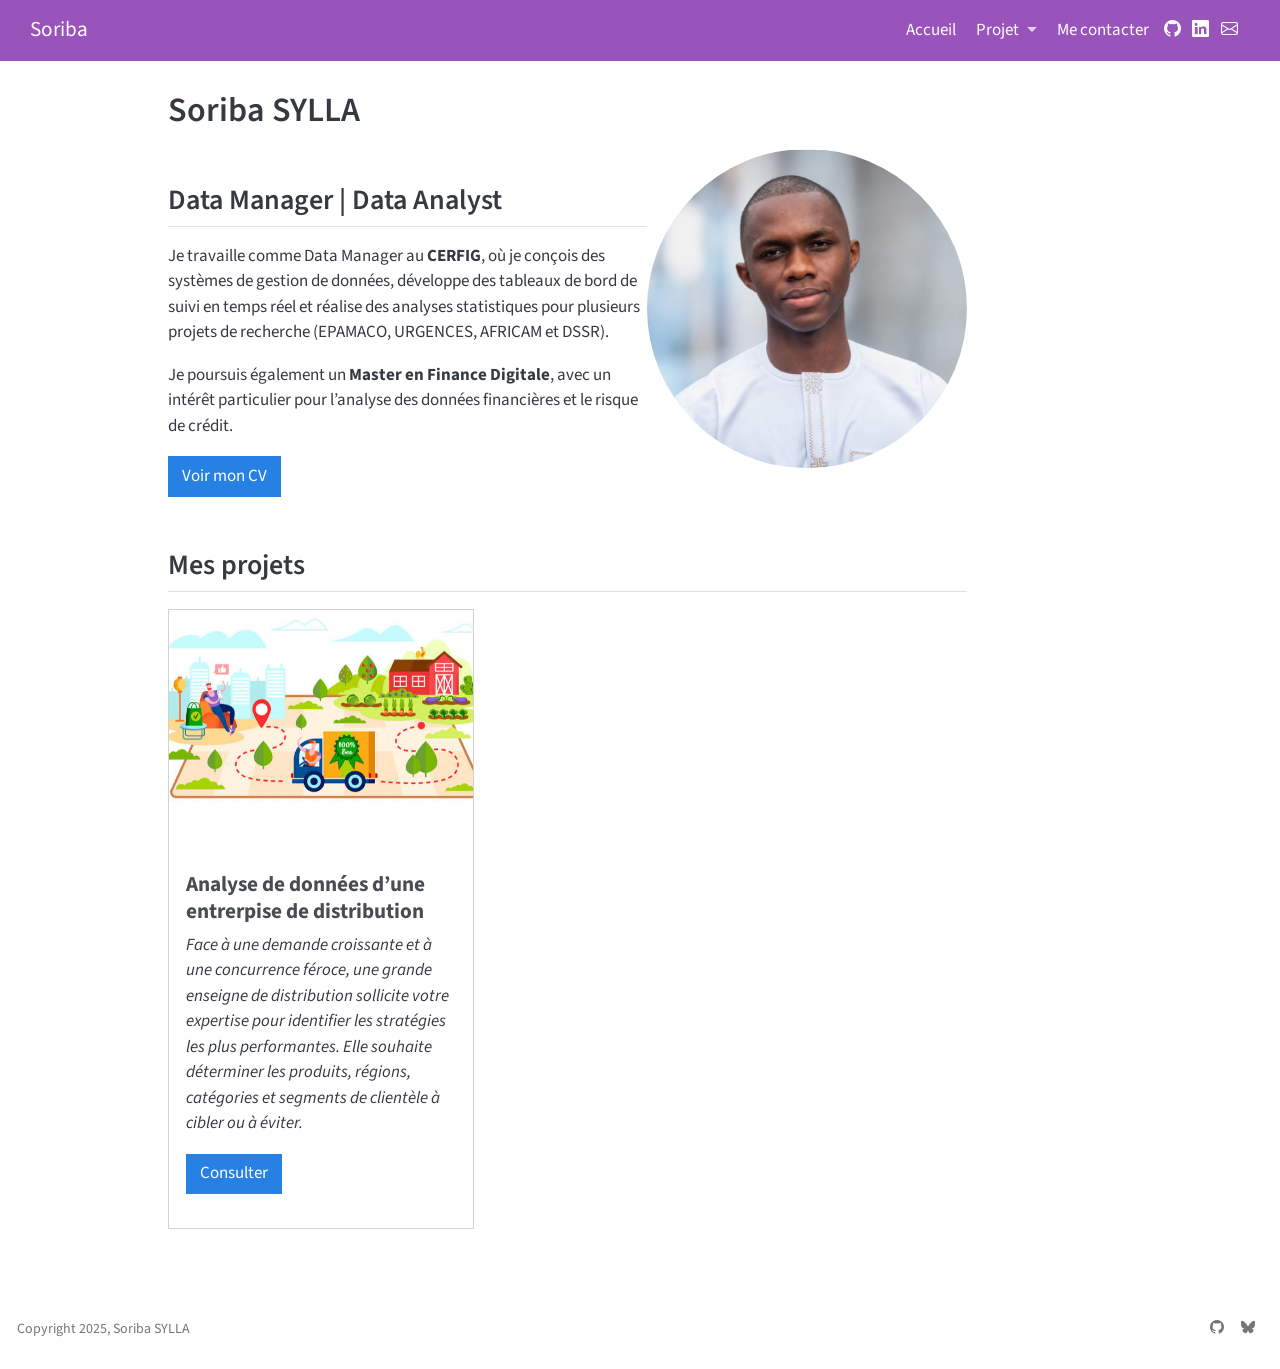
==== index.html @ 910fd8ae "Version initiale du portefolio" ====
<!DOCTYPE html>
<html xmlns="http://www.w3.org/1999/xhtml" lang="en" xml:lang="en"><head>

<meta charset="utf-8">
<meta name="generator" content="quarto-1.9.36">

<meta name="viewport" content="width=device-width, initial-scale=1.0, user-scalable=yes">


<title>Soriba</title>
<style>
/* Default styles provided by pandoc.
** See https://pandoc.org/MANUAL.html#variables-for-html for config info.
*/
code{white-space: pre-wrap;}
span.smallcaps{font-variant: small-caps;}
div.columns{display: flex; gap: min(4vw, 1.5em);}
div.column{flex: auto; overflow-x: auto;}
div.hanging-indent{margin-left: 1.5em; text-indent: -1.5em;}
ul.task-list{list-style: none;}
ul.task-list li input[type="checkbox"] {
  width: 0.8em;
  margin: 0 0.8em 0.2em -1em; /* quarto-specific, see https://github.com/quarto-dev/quarto-cli/issues/4556 */ 
  vertical-align: middle;
}
</style>


<script src="site_libs/quarto-nav/quarto-nav.js"></script>
<script src="site_libs/clipboard/clipboard.min.js"></script>
<script src="site_libs/quarto-search/autocomplete.umd.js"></script>
<script src="site_libs/quarto-search/fuse.min.js"></script>
<script src="site_libs/quarto-search/quarto-search.js"></script>
<meta name="quarto:offset" content="./">
<script src="site_libs/quarto-html/quarto.js" type="module"></script>
<script src="site_libs/quarto-html/tabsets/tabsets.js" type="module"></script>
<script src="site_libs/quarto-html/popper.min.js"></script>
<script src="site_libs/quarto-html/tippy.umd.min.js"></script>
<script src="site_libs/quarto-html/anchor.min.js"></script>
<link href="site_libs/quarto-html/tippy.css" rel="stylesheet">
<link href="site_libs/quarto-html/quarto-syntax-highlighting-845c23b38eaddc0f92fda52bfe77a8c8.css" rel="stylesheet" id="quarto-text-highlighting-styles">
<script src="site_libs/bootstrap/bootstrap.min.js"></script>
<link href="site_libs/bootstrap/bootstrap-icons.css" rel="stylesheet">
<link href="site_libs/bootstrap/bootstrap-eb09210d698780f463c8e520bc26a759.min.css" rel="stylesheet" append-hash="true" id="quarto-bootstrap" data-mode="light">
<script id="quarto-search-options" type="application/json">{
  "location": "navbar",
  "copy-button": false,
  "collapse-after": 3,
  "panel-placement": "end",
  "type": "overlay",
  "limit": 50,
  "keyboard-shortcut": [
    "f",
    "/",
    "s"
  ],
  "show-item-context": false,
  "language": {
    "search-no-results-text": "No results",
    "search-matching-documents-text": "matching documents",
    "search-copy-link-title": "Copy link to search",
    "search-hide-matches-text": "Hide additional matches",
    "search-more-match-text": "more match in this document",
    "search-more-matches-text": "more matches in this document",
    "search-clear-button-title": "Clear",
    "search-text-placeholder": "",
    "search-detached-cancel-button-title": "Cancel",
    "search-submit-button-title": "Submit",
    "search-label": "Search"
  }
}</script>


<link rel="stylesheet" href="styles.css">
</head>

<body class="nav-fixed quarto-light">

<div id="quarto-search-results"></div>
  <header id="quarto-header" class="headroom fixed-top">
    <nav class="navbar navbar-expand-lg " data-bs-theme="dark">
      <div class="navbar-container container-fluid">
      <div class="navbar-brand-container mx-auto">
    <a class="navbar-brand" href="./index.html">
    <span class="navbar-title">Soriba</span>
    </a>
  </div>
          <button class="navbar-toggler" type="button" data-bs-toggle="collapse" data-bs-target="#navbarCollapse" aria-controls="navbarCollapse" role="menu" aria-expanded="false" aria-label="Toggle navigation" onclick="if (window.quartoToggleHeadroom) { window.quartoToggleHeadroom(); }">
  <span class="navbar-toggler-icon"></span>
</button>
          <div class="collapse navbar-collapse" id="navbarCollapse">
            <ul class="navbar-nav navbar-nav-scroll ms-auto">
  <li class="nav-item">
    <a class="nav-link active" href="./index.html" aria-current="page"> 
<span class="menu-text">Accueil</span></a>
  </li>  
  <li class="nav-item dropdown ">
    <a class="nav-link dropdown-toggle" href="#" id="nav-menu-projet" role="link" data-bs-toggle="dropdown" aria-expanded="false">
 <span class="menu-text">Projet</span>
    </a>
    <ul class="dropdown-menu dropdown-menu-end" aria-labelledby="nav-menu-projet">    
        <li>
    <a class="dropdown-item" href="./index.html#mes-projets">
 <span class="dropdown-text">Data analyse</span></a>
  </li>  
    </ul>
  </li>
  <li class="nav-item">
    <a class="nav-link" href="./#"> 
<span class="menu-text">Me contacter</span></a>
  </li>  
</ul>
          </div> <!-- /navcollapse -->
            <div class="quarto-navbar-tools tools-wide">
    <a href="./#" title="" class="quarto-navigation-tool px-1" aria-label=""><i class="bi bi-github"></i></a>
    <a href="./#" title="" class="quarto-navigation-tool px-1" aria-label=""><i class="bi bi-linkedin"></i></a>
    <a href="./soribasyllakamsar@gmail.com" title="" class="quarto-navigation-tool px-1" aria-label=""><i class="bi bi-envelope"></i></a>
    <a href="./#" title="" class="quarto-navigation-tool px-1" aria-label=""><i class="bi bi-user"></i></a>
</div>
      </div> <!-- /container-fluid -->
    </nav>
</header>
<!-- content -->
<div id="quarto-content" class="quarto-container page-columns page-rows-contents page-layout-article page-navbar">
<!-- sidebar -->
<!-- margin-sidebar -->
    <div id="quarto-margin-sidebar" class="sidebar margin-sidebar zindex-bottom">
        
    </div>
<!-- main -->
<main class="content" id="quarto-document-content"><header id="title-block-header" class="quarto-title-block"><h1 class="title display-7">Soriba SYLLA</h1></header>




<div class="columns">
<div class="column" style="width:60%;">
<section id="soriba-sylla" class="level1">

<section id="data-manager-data-analyst" class="level2">
<h2 class="anchored" data-anchor-id="data-manager-data-analyst">Data Manager | Data Analyst</h2>
<p>Je travaille comme Data Manager au <strong>CERFIG</strong>, où je conçois des systèmes de gestion de données, développe des tableaux de bord de suivi en temps réel et réalise des analyses statistiques pour plusieurs projets de recherche (EPAMACO, URGENCES, AFRICAM et DSSR).</p>
<p>Je poursuis également un <strong>Master en Finance Digitale</strong>, avec un intérêt particulier pour l’analyse des données financières et le risque de crédit.</p>
<p><a href="assets/cv/cv.pdf" class="btn btn-primary">Voir mon CV</a></p>
</section>
</section>
</div><div class="column" style="width:40%;">
<p><img src="assets/images/Photo.png" class="img-fluid rounded-circle"></p>
</div><section id="mes-projets" class="level2">
<h2 class="anchored" data-anchor-id="mes-projets">Mes projets</h2>
<div class="card" style="width: 18rem;">
<p><img src="assets/images/distribution.jpg" class="card-img-top img-fluid"></p>
<section id="analyse-de-données-dune-entrerpise-de-distribution" class="level4 card-body">
<h4 class="anchored" data-anchor-id="analyse-de-données-dune-entrerpise-de-distribution"><span class="card-title"><strong>Analyse de données d’une entrerpise de distribution</strong></span></h4>
<p><span class="card-text text-justify"><em>Face à une demande croissante et à une concurrence féroce, une grande enseigne de distribution sollicite votre expertise pour identifier les stratégies les plus performantes. Elle souhaite déterminer les produits, régions, catégories et segments de clientèle à cibler ou à éviter.</em></span><br>
</p>
<p><a href="./analyse/Analyse p1.html" class="btn btn-primary">Consulter</a></p>
</section>
</div>
</section>
</div>



</main> <!-- /main -->
<script id="quarto-html-after-body" type="application/javascript">
  window.document.addEventListener("DOMContentLoaded", function (event) {
    const icon = "";
    const anchorJS = new window.AnchorJS();
    anchorJS.options = {
      placement: 'right',
      icon: icon
    };
    anchorJS.add('.anchored');
    const isCodeAnnotation = (el) => {
      for (const clz of el.classList) {
        if (clz.startsWith('code-annotation-')) {                     
          return true;
        }
      }
      return false;
    }
    const onCopySuccess = function(e) {
      // button target
      const button = e.trigger;
      // don't keep focus
      button.blur();
      // flash "checked"
      button.classList.add('code-copy-button-checked');
      var currentTitle = button.getAttribute("title");
      button.setAttribute("title", "Copied!");
      let tooltip;
      if (window.bootstrap) {
        button.setAttribute("data-bs-toggle", "tooltip");
        button.setAttribute("data-bs-placement", "left");
        button.setAttribute("data-bs-title", "Copied!");
        tooltip = new bootstrap.Tooltip(button, 
          { trigger: "manual", 
            customClass: "code-copy-button-tooltip",
            offset: [0, -8]});
        tooltip.show();    
      }
      setTimeout(function() {
        if (tooltip) {
          tooltip.hide();
          button.removeAttribute("data-bs-title");
          button.removeAttribute("data-bs-toggle");
          button.removeAttribute("data-bs-placement");
        }
        button.setAttribute("title", currentTitle);
        button.classList.remove('code-copy-button-checked');
      }, 1000);
      // clear code selection
      e.clearSelection();
    }
    const getTextToCopy = function(trigger) {
      const outerScaffold = trigger.parentElement.cloneNode(true);
      const codeEl = outerScaffold.querySelector('code');
      for (const childEl of codeEl.children) {
        if (isCodeAnnotation(childEl)) {
          childEl.remove();
        }
      }
      return codeEl.innerText;
    }
    const clipboard = new window.ClipboardJS('.code-copy-button:not([data-in-quarto-modal])', {
      text: getTextToCopy
    });
    clipboard.on('success', onCopySuccess);
    if (window.document.getElementById('quarto-embedded-source-code-modal')) {
      const clipboardModal = new window.ClipboardJS('.code-copy-button[data-in-quarto-modal]', {
        text: getTextToCopy,
        container: window.document.getElementById('quarto-embedded-source-code-modal')
      });
      clipboardModal.on('success', onCopySuccess);
    }
      var localhostRegex = new RegExp(/^(?:http|https):\/\/localhost\:?[0-9]*\//);
      var mailtoRegex = new RegExp(/^mailto:/);
        var filterRegex = new RegExp('/' + window.location.host + '/');
      var isInternal = (href) => {
          return filterRegex.test(href) || localhostRegex.test(href) || mailtoRegex.test(href);
      }
      // Inspect non-navigation links and adorn them if external
     var links = window.document.querySelectorAll('a[href]:not(.nav-link):not(.navbar-brand):not(.toc-action):not(.sidebar-link):not(.sidebar-item-toggle):not(.pagination-link):not(.no-external):not([aria-hidden]):not(.dropdown-item):not(.quarto-navigation-tool):not(.about-link)');
      for (var i=0; i<links.length; i++) {
        const link = links[i];
        if (!isInternal(link.href)) {
          // undo the damage that might have been done by quarto-nav.js in the case of
          // links that we want to consider external
          if (link.dataset.originalHref !== undefined) {
            link.href = link.dataset.originalHref;
          }
        }
      }
    function tippyHover(el, contentFn, onTriggerFn, onUntriggerFn) {
      const config = {
        allowHTML: true,
        maxWidth: 500,
        delay: 100,
        arrow: false,
        appendTo: function(el) {
            return el.parentElement;
        },
        interactive: true,
        interactiveBorder: 10,
        theme: 'quarto',
        placement: 'bottom-start',
      };
      if (contentFn) {
        config.content = contentFn;
      }
      if (onTriggerFn) {
        config.onTrigger = onTriggerFn;
      }
      if (onUntriggerFn) {
        config.onUntrigger = onUntriggerFn;
      }
      window.tippy(el, config); 
    }
    const noterefs = window.document.querySelectorAll('a[role="doc-noteref"]');
    for (var i=0; i<noterefs.length; i++) {
      const ref = noterefs[i];
      tippyHover(ref, function() {
        // use id or data attribute instead here
        let href = ref.getAttribute('data-footnote-href') || ref.getAttribute('href');
        try { href = new URL(href).hash; } catch {}
        const id = href.replace(/^#\/?/, "");
        const note = window.document.getElementById(id);
        if (note) {
          return note.innerHTML;
        } else {
          return "";
        }
      });
    }
    const xrefs = window.document.querySelectorAll('a.quarto-xref');
    const processXRef = (id, note) => {
      // Strip column container classes
      const stripColumnClz = (el) => {
        el.classList.remove("page-full", "page-columns");
        if (el.children) {
          for (const child of el.children) {
            stripColumnClz(child);
          }
        }
      }
      stripColumnClz(note)
      if (id === null || id.startsWith('sec-')) {
        // Special case sections, only their first couple elements
        const container = document.createElement("div");
        if (note.children && note.children.length > 2) {
          container.appendChild(note.children[0].cloneNode(true));
          for (let i = 1; i < note.children.length; i++) {
            const child = note.children[i];
            if (child.tagName === "P" && child.innerText === "") {
              continue;
            } else {
              container.appendChild(child.cloneNode(true));
              break;
            }
          }
          if (window.Quarto?.typesetMath) {
            window.Quarto.typesetMath(container);
          }
          return container.innerHTML
        } else {
          if (window.Quarto?.typesetMath) {
            window.Quarto.typesetMath(note);
          }
          return note.innerHTML;
        }
      } else {
        // Remove any anchor links if they are present
        const anchorLink = note.querySelector('a.anchorjs-link');
        if (anchorLink) {
          anchorLink.remove();
        }
        if (window.Quarto?.typesetMath) {
          window.Quarto.typesetMath(note);
        }
        if (note.classList.contains("callout")) {
          return note.outerHTML;
        } else {
          return note.innerHTML;
        }
      }
    }
    for (var i=0; i<xrefs.length; i++) {
      const xref = xrefs[i];
      tippyHover(xref, undefined, function(instance) {
        instance.disable();
        let url = xref.getAttribute('href');
        let hash = undefined; 
        if (url.startsWith('#')) {
          hash = url;
        } else {
          try { hash = new URL(url).hash; } catch {}
        }
        if (hash) {
          const id = hash.replace(/^#\/?/, "");
          const note = window.document.getElementById(id);
          if (note !== null) {
            try {
              const html = processXRef(id, note.cloneNode(true));
              instance.setContent(html);
            } finally {
              instance.enable();
              instance.show();
            }
          } else {
            // See if we can fetch this
            fetch(url.split('#')[0])
            .then(res => res.text())
            .then(html => {
              const parser = new DOMParser();
              const htmlDoc = parser.parseFromString(html, "text/html");
              const note = htmlDoc.getElementById(id);
              if (note !== null) {
                const html = processXRef(id, note);
                instance.setContent(html);
              } 
            }).finally(() => {
              instance.enable();
              instance.show();
            });
          }
        } else {
          // See if we can fetch a full url (with no hash to target)
          // This is a special case and we should probably do some content thinning / targeting
          fetch(url)
          .then(res => res.text())
          .then(html => {
            const parser = new DOMParser();
            const htmlDoc = parser.parseFromString(html, "text/html");
            const note = htmlDoc.querySelector('main.content');
            if (note !== null) {
              // This should only happen for chapter cross references
              // (since there is no id in the URL)
              // remove the first header
              if (note.children.length > 0 && note.children[0].tagName === "HEADER") {
                note.children[0].remove();
              }
              const html = processXRef(null, note);
              instance.setContent(html);
            } 
          }).finally(() => {
            instance.enable();
            instance.show();
          });
        }
      }, function(instance) {
      });
    }
        let selectedAnnoteEl;
        const selectorForAnnotation = ( cell, annotation) => {
          let cellAttr = 'data-code-cell="' + cell + '"';
          let lineAttr = 'data-code-annotation="' +  annotation + '"';
          const selector = 'span[' + cellAttr + '][' + lineAttr + ']';
          return selector;
        }
        const selectCodeLines = (annoteEl) => {
          const doc = window.document;
          const targetCell = annoteEl.getAttribute("data-target-cell");
          const targetAnnotation = annoteEl.getAttribute("data-target-annotation");
          const annoteSpan = window.document.querySelector(selectorForAnnotation(targetCell, targetAnnotation));
          const lines = annoteSpan.getAttribute("data-code-lines").split(",");
          const lineIds = lines.map((line) => {
            return targetCell + "-" + line;
          })
          let top = null;
          let height = null;
          let parent = null;
          if (lineIds.length > 0) {
              //compute the position of the single el (top and bottom and make a div)
              const el = window.document.getElementById(lineIds[0]);
              top = el.offsetTop;
              height = el.offsetHeight;
              parent = el.parentElement.parentElement;
            if (lineIds.length > 1) {
              const lastEl = window.document.getElementById(lineIds[lineIds.length - 1]);
              const bottom = lastEl.offsetTop + lastEl.offsetHeight;
              height = bottom - top;
            }
            if (top !== null && height !== null && parent !== null) {
              // cook up a div (if necessary) and position it 
              let div = window.document.getElementById("code-annotation-line-highlight");
              if (div === null) {
                div = window.document.createElement("div");
                div.setAttribute("id", "code-annotation-line-highlight");
                div.style.position = 'absolute';
                parent.appendChild(div);
              }
              div.style.top = top - 2 + "px";
              div.style.height = height + 4 + "px";
              div.style.left = 0;
              let gutterDiv = window.document.getElementById("code-annotation-line-highlight-gutter");
              if (gutterDiv === null) {
                gutterDiv = window.document.createElement("div");
                gutterDiv.setAttribute("id", "code-annotation-line-highlight-gutter");
                gutterDiv.style.position = 'absolute';
                const codeCell = window.document.getElementById(targetCell);
                const gutter = codeCell.querySelector('.code-annotation-gutter');
                gutter.appendChild(gutterDiv);
              }
              gutterDiv.style.top = top - 2 + "px";
              gutterDiv.style.height = height + 4 + "px";
            }
            selectedAnnoteEl = annoteEl;
          }
        };
        const unselectCodeLines = () => {
          const elementsIds = ["code-annotation-line-highlight", "code-annotation-line-highlight-gutter"];
          elementsIds.forEach((elId) => {
            const div = window.document.getElementById(elId);
            if (div) {
              div.remove();
            }
          });
          selectedAnnoteEl = undefined;
        };
          // Handle positioning of the toggle
      window.addEventListener(
        "resize",
        throttle(() => {
          elRect = undefined;
          if (selectedAnnoteEl) {
            selectCodeLines(selectedAnnoteEl);
          }
        }, 10)
      );
      function throttle(fn, ms) {
      let throttle = false;
      let timer;
        return (...args) => {
          if(!throttle) { // first call gets through
              fn.apply(this, args);
              throttle = true;
          } else { // all the others get throttled
              if(timer) clearTimeout(timer); // cancel #2
              timer = setTimeout(() => {
                fn.apply(this, args);
                timer = throttle = false;
              }, ms);
          }
        };
      }
        // Attach click handler to the DT
        const annoteDls = window.document.querySelectorAll('dt[data-target-cell]');
        for (const annoteDlNode of annoteDls) {
          annoteDlNode.addEventListener('click', (event) => {
            const clickedEl = event.target;
            if (clickedEl !== selectedAnnoteEl) {
              unselectCodeLines();
              const activeEl = window.document.querySelector('dt[data-target-cell].code-annotation-active');
              if (activeEl) {
                activeEl.classList.remove('code-annotation-active');
              }
              selectCodeLines(clickedEl);
              clickedEl.classList.add('code-annotation-active');
            } else {
              // Unselect the line
              unselectCodeLines();
              clickedEl.classList.remove('code-annotation-active');
            }
          });
        }
    const findCites = (el) => {
      const parentEl = el.parentElement;
      if (parentEl) {
        const cites = parentEl.dataset.cites;
        if (cites) {
          return {
            el,
            cites: cites.split(' ')
          };
        } else {
          return findCites(el.parentElement)
        }
      } else {
        return undefined;
      }
    };
    var bibliorefs = window.document.querySelectorAll('a[role="doc-biblioref"]');
    for (var i=0; i<bibliorefs.length; i++) {
      const ref = bibliorefs[i];
      const citeInfo = findCites(ref);
      if (citeInfo) {
        tippyHover(citeInfo.el, function() {
          var popup = window.document.createElement('div');
          citeInfo.cites.forEach(function(cite) {
            var citeDiv = window.document.createElement('div');
            citeDiv.classList.add('hanging-indent');
            citeDiv.classList.add('csl-entry');
            var biblioDiv = window.document.getElementById('ref-' + cite);
            if (biblioDiv) {
              citeDiv.innerHTML = biblioDiv.innerHTML;
            }
            popup.appendChild(citeDiv);
          });
          return popup.innerHTML;
        });
      }
    }
  });
  </script>
</div> <!-- /content -->
<footer class="footer">
  <div class="nav-footer">
    <div class="nav-footer-left">
<p>Copyright 2025, Soriba SYLLA</p>
</div>   
    <div class="nav-footer-center">
      &nbsp;
    </div>
    <div class="nav-footer-right">
      <ul class="footer-items list-unstyled">
    <li class="nav-item compact">
    <a class="nav-link" href="https://github.com/">
      <i class="bi bi-github" role="img">
</i> 
    </a>
  </li>  
    <li class="nav-item compact">
    <a class="nav-link" href="https://bsky.app/">
      <i class="bi bi-bluesky" role="img">
</i> 
    </a>
  </li>  
</ul>
    </div>
  </div>
</footer>




</body></html>
---- site_libs/quarto-html/tippy.css ----
.tippy-box[data-animation=fade][data-state=hidden]{opacity:0}[data-tippy-root]{max-width:calc(100vw - 10px)}.tippy-box{position:relative;background-color:#333;color:#fff;border-radius:4px;font-size:14px;line-height:1.4;white-space:normal;outline:0;transition-property:transform,visibility,opacity}.tippy-box[data-placement^=top]>.tippy-arrow{bottom:0}.tippy-box[data-placement^=top]>.tippy-arrow:before{bottom:-7px;left:0;border-width:8px 8px 0;border-top-color:initial;transform-origin:center top}.tippy-box[data-placement^=bottom]>.tippy-arrow{top:0}.tippy-box[data-placement^=bottom]>.tippy-arrow:before{top:-7px;left:0;border-width:0 8px 8px;border-bottom-color:initial;transform-origin:center bottom}.tippy-box[data-placement^=left]>.tippy-arrow{right:0}.tippy-box[data-placement^=left]>.tippy-arrow:before{border-width:8px 0 8px 8px;border-left-color:initial;right:-7px;transform-origin:center left}.tippy-box[data-placement^=right]>.tippy-arrow{left:0}.tippy-box[data-placement^=right]>.tippy-arrow:before{left:-7px;border-width:8px 8px 8px 0;border-right-color:initial;transform-origin:center right}.tippy-box[data-inertia][data-state=visible]{transition-timing-function:cubic-bezier(.54,1.5,.38,1.11)}.tippy-arrow{width:16px;height:16px;color:#333}.tippy-arrow:before{content:"";position:absolute;border-color:transparent;border-style:solid}.tippy-content{position:relative;padding:5px 9px;z-index:1}
---- site_libs/quarto-html/quarto-syntax-highlighting-845c23b38eaddc0f92fda52bfe77a8c8.css ----
/* quarto syntax highlight colors */
:root {
  --quarto-hl-ot-color: #003B4F;
  --quarto-hl-at-color: #657422;
  --quarto-hl-ss-color: #20794D;
  --quarto-hl-an-color: #5E5E5E;
  --quarto-hl-fu-color: #4758AB;
  --quarto-hl-st-color: #20794D;
  --quarto-hl-cf-color: #003B4F;
  --quarto-hl-op-color: #5E5E5E;
  --quarto-hl-er-color: #AD0000;
  --quarto-hl-bn-color: #AD0000;
  --quarto-hl-al-color: #AD0000;
  --quarto-hl-va-color: #111111;
  --quarto-hl-bu-color: inherit;
  --quarto-hl-ex-color: inherit;
  --quarto-hl-pp-color: #AD0000;
  --quarto-hl-in-color: #5E5E5E;
  --quarto-hl-vs-color: #20794D;
  --quarto-hl-wa-color: #5E5E5E;
  --quarto-hl-do-color: #5E5E5E;
  --quarto-hl-im-color: #00769E;
  --quarto-hl-ch-color: #20794D;
  --quarto-hl-dt-color: #AD0000;
  --quarto-hl-fl-color: #AD0000;
  --quarto-hl-co-color: #5E5E5E;
  --quarto-hl-cv-color: #5E5E5E;
  --quarto-hl-cn-color: #8f5902;
  --quarto-hl-sc-color: #5E5E5E;
  --quarto-hl-dv-color: #AD0000;
  --quarto-hl-kw-color: #003B4F;
}

/* other quarto variables */
:root {
  --quarto-font-monospace: SFMono-Regular, Menlo, Monaco, Consolas, "Liberation Mono", "Courier New", monospace;
}

/* syntax highlight based on Pandoc's rules */
pre > code.sourceCode > span {
  color: #003B4F;
}

code.sourceCode > span {
  color: #003B4F;
}

div.sourceCode,
div.sourceCode pre.sourceCode {
  color: #003B4F;
}

/* Normal */
code span {
  color: #003B4F;
}

/* Alert */
code span.al {
  color: #AD0000;
  font-style: inherit;
}

/* Annotation */
code span.an {
  color: #5E5E5E;
  font-style: inherit;
}

/* Attribute */
code span.at {
  color: #657422;
  font-style: inherit;
}

/* BaseN */
code span.bn {
  color: #AD0000;
  font-style: inherit;
}

/* BuiltIn */
code span.bu {
  font-style: inherit;
}

/* ControlFlow */
code span.cf {
  color: #003B4F;
  font-weight: bold;
  font-style: inherit;
}

/* Char */
code span.ch {
  color: #20794D;
  font-style: inherit;
}

/* Constant */
code span.cn {
  color: #8f5902;
  font-style: inherit;
}

/* Comment */
code span.co {
  color: #5E5E5E;
  font-style: inherit;
}

/* CommentVar */
code span.cv {
  color: #5E5E5E;
  font-style: italic;
}

/* Documentation */
code span.do {
  color: #5E5E5E;
  font-style: italic;
}

/* DataType */
code span.dt {
  color: #AD0000;
  font-style: inherit;
}

/* DecVal */
code span.dv {
  color: #AD0000;
  font-style: inherit;
}

/* Error */
code span.er {
  color: #AD0000;
  font-style: inherit;
}

/* Extension */
code span.ex {
  font-style: inherit;
}

/* Float */
code span.fl {
  color: #AD0000;
  font-style: inherit;
}

/* Function */
code span.fu {
  color: #4758AB;
  font-style: inherit;
}

/* Import */
code span.im {
  color: #00769E;
  font-style: inherit;
}

/* Information */
code span.in {
  color: #5E5E5E;
  font-style: inherit;
}

/* Keyword */
code span.kw {
  color: #003B4F;
  font-weight: bold;
  font-style: inherit;
}

/* Operator */
code span.op {
  color: #5E5E5E;
  font-style: inherit;
}

/* Other */
code span.ot {
  color: #003B4F;
  font-style: inherit;
}

/* Preprocessor */
code span.pp {
  color: #AD0000;
  font-style: inherit;
}

/* SpecialChar */
code span.sc {
  color: #5E5E5E;
  font-style: inherit;
}

/* SpecialString */
code span.ss {
  color: #20794D;
  font-style: inherit;
}

/* String */
code span.st {
  color: #20794D;
  font-style: inherit;
}

/* Variable */
code span.va {
  color: #111111;
  font-style: inherit;
}

/* VerbatimString */
code span.vs {
  color: #20794D;
  font-style: inherit;
}

/* Warning */
code span.wa {
  color: #5E5E5E;
  font-style: italic;
}

.prevent-inlining {
  content: "</";
}

/*# sourceMappingURL=ac89f0bb514bba72461919f78549e31c.css.map */
---- styles.css ----
.hero {
  align-items: center;
}

.hero img {
  max-width: 280px;
  margin: auto;
  display: block;
  border-radius: 50%;
}/* css styles */
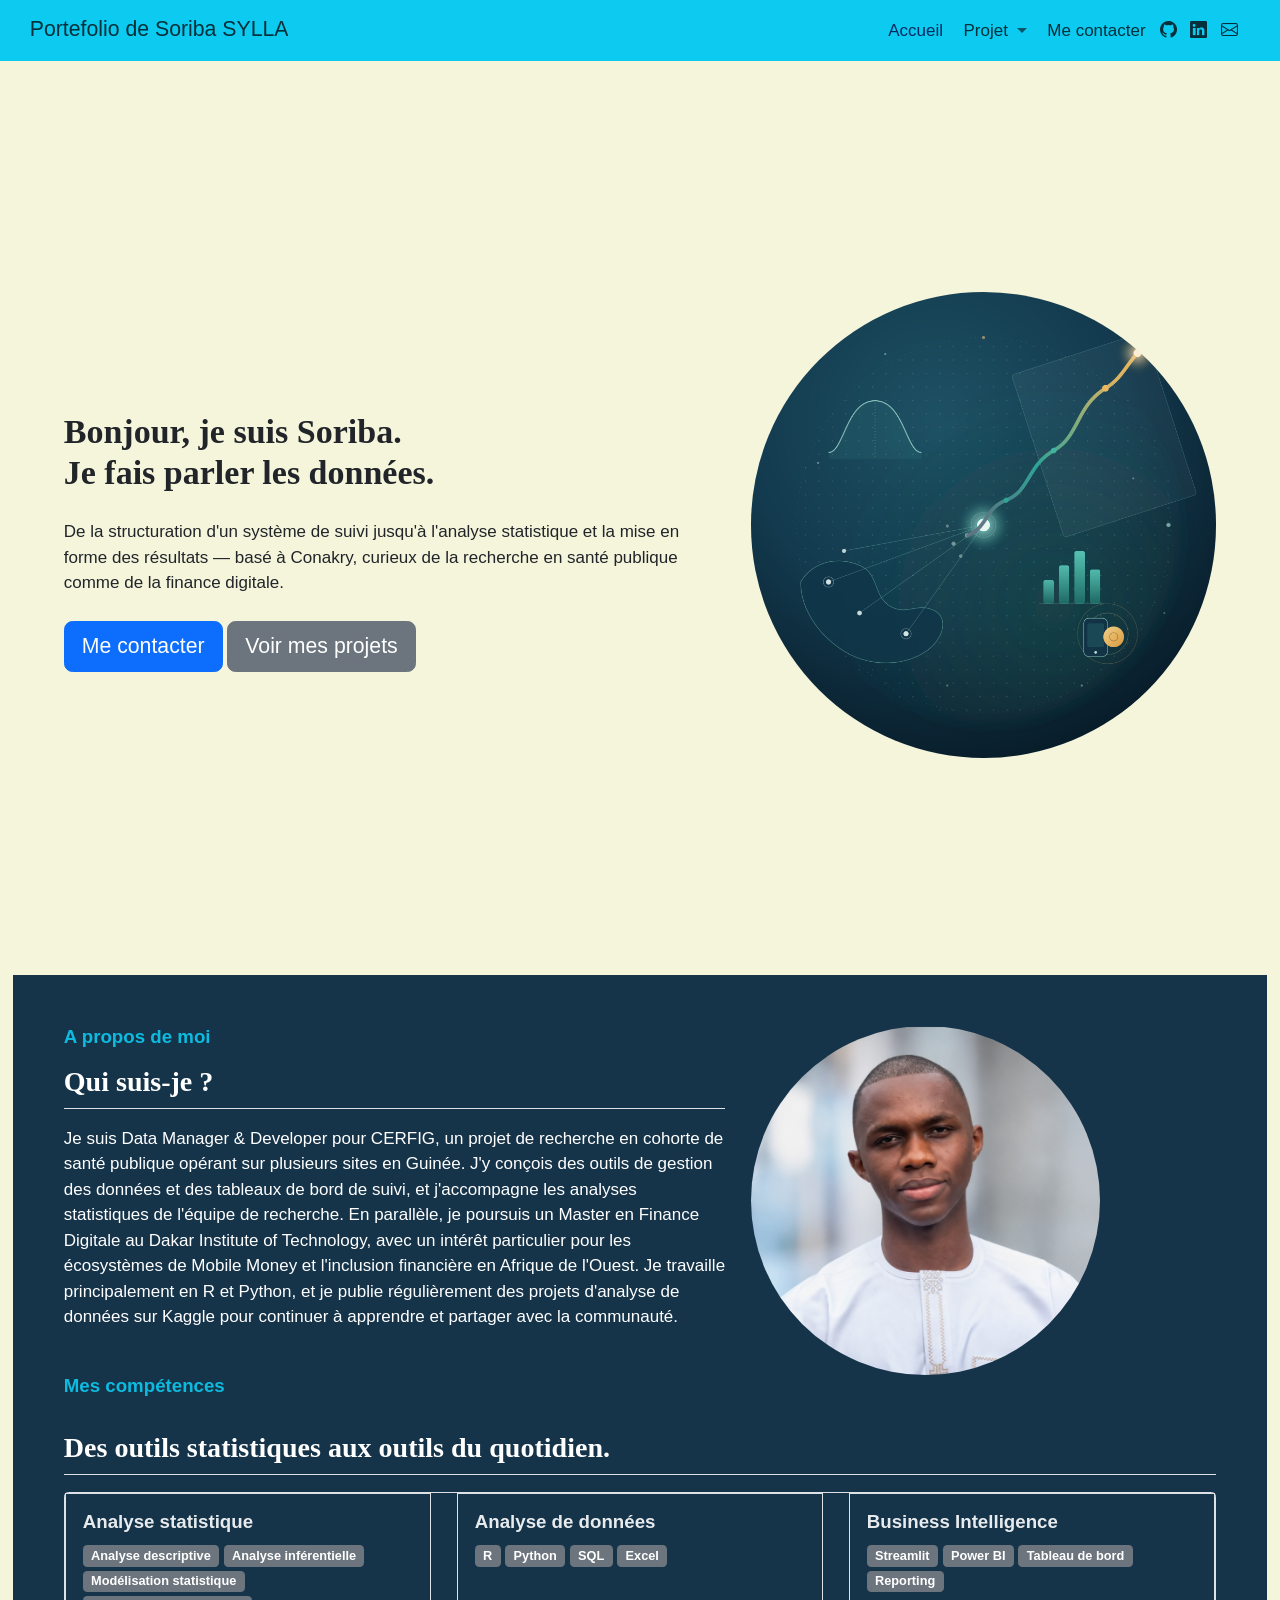
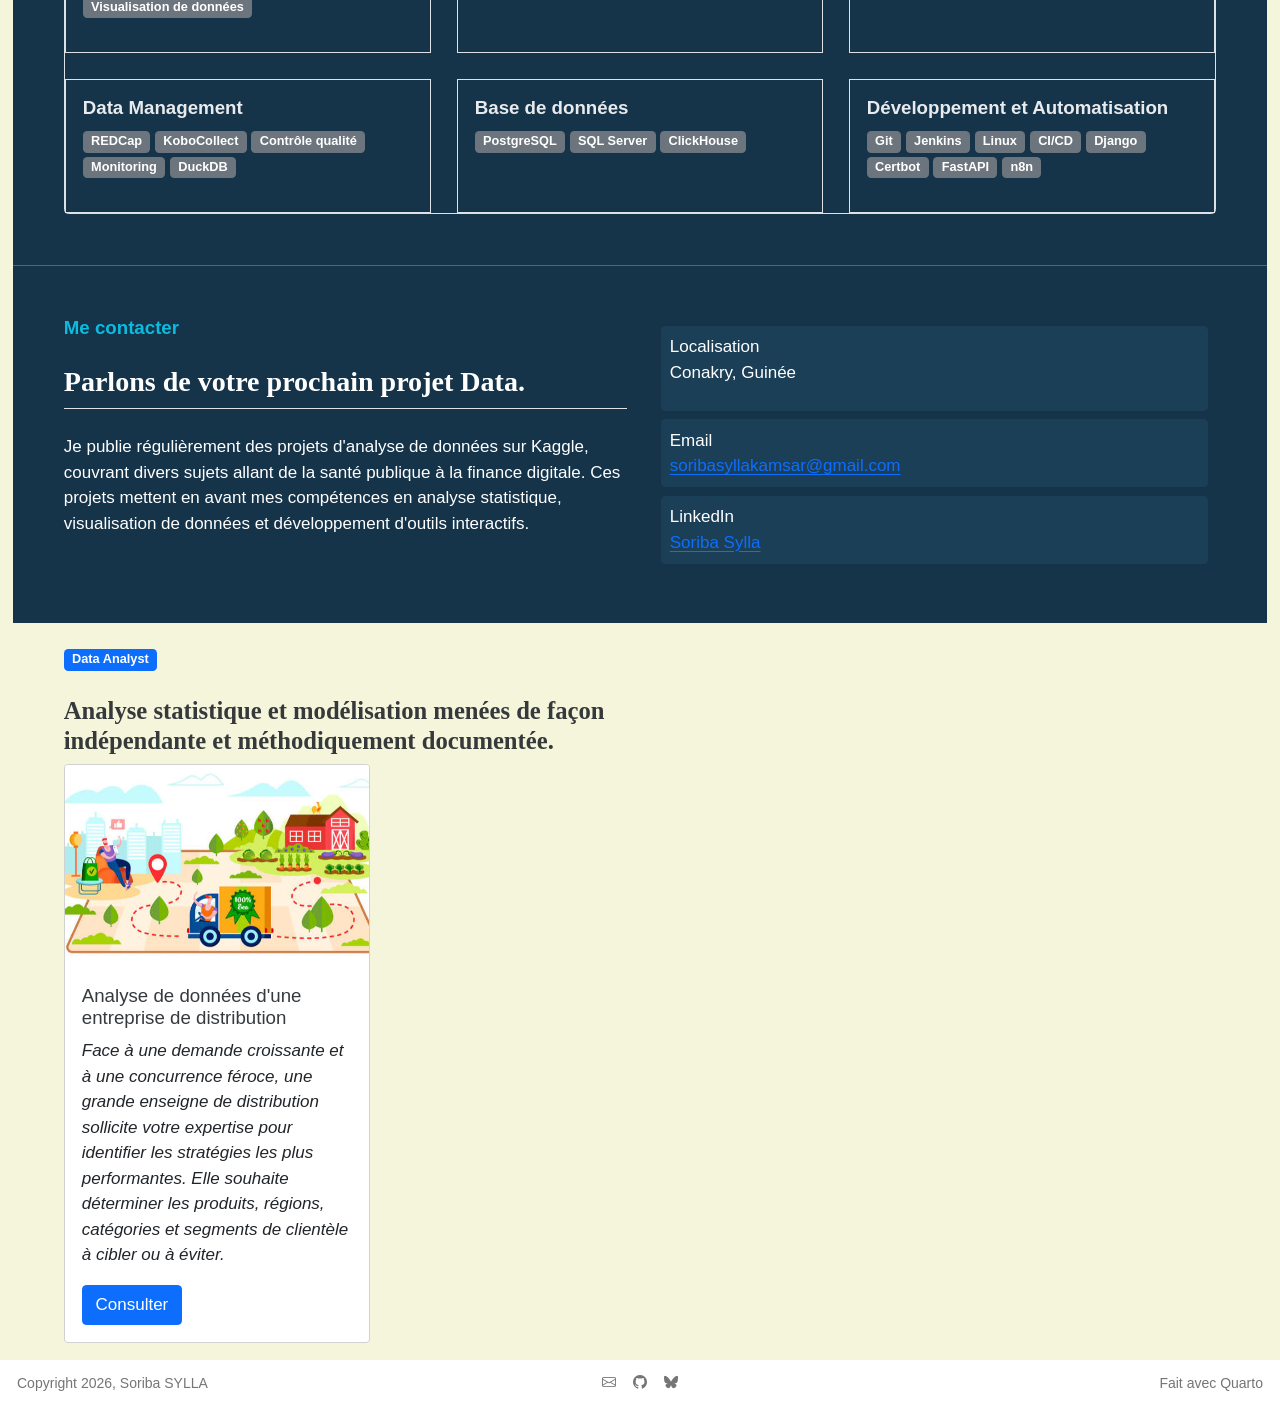
==== commit 6d2a0990: "Built site for gh-pages" ====
--- a/index.html
+++ b/index.html
@@ -7,7 +7,7 @@
 <meta name="viewport" content="width=device-width, initial-scale=1.0, user-scalable=yes">
 
 
-<title>Soriba</title>
+<title>Portefolio de Soriba SYLLA</title>
 <style>
 /* Default styles provided by pandoc.
 ** See https://pandoc.org/MANUAL.html#variables-for-html for config info.
@@ -41,7 +41,7 @@
 <link href="site_libs/quarto-html/quarto-syntax-highlighting-845c23b38eaddc0f92fda52bfe77a8c8.css" rel="stylesheet" id="quarto-text-highlighting-styles">
 <script src="site_libs/bootstrap/bootstrap.min.js"></script>
 <link href="site_libs/bootstrap/bootstrap-icons.css" rel="stylesheet">
-<link href="site_libs/bootstrap/bootstrap-eb09210d698780f463c8e520bc26a759.min.css" rel="stylesheet" append-hash="true" id="quarto-bootstrap" data-mode="light">
+<link href="site_libs/bootstrap/bootstrap-5143b357e6a659dc672cc238a62cc5b5.min.css" rel="stylesheet" append-hash="true" id="quarto-bootstrap" data-mode="light">
 <script id="quarto-search-options" type="application/json">{
   "location": "navbar",
   "copy-button": false,
@@ -74,7 +74,7 @@
 <link rel="stylesheet" href="styles.css">
 </head>
 
-<body class="nav-fixed quarto-light">
+<body class="nav-fixed fullcontent quarto-light">
 
 <div id="quarto-search-results"></div>
   <header id="quarto-header" class="headroom fixed-top">
@@ -82,7 +82,7 @@
       <div class="navbar-container container-fluid">
       <div class="navbar-brand-container mx-auto">
     <a class="navbar-brand" href="./index.html">
-    <span class="navbar-title">Soriba</span>
+    <span class="navbar-title">Portefolio de Soriba SYLLA</span>
     </a>
   </div>
           <button class="navbar-toggler" type="button" data-bs-toggle="collapse" data-bs-target="#navbarCollapse" aria-controls="navbarCollapse" role="menu" aria-expanded="false" aria-label="Toggle navigation" onclick="if (window.quartoToggleHeadroom) { window.quartoToggleHeadroom(); }">
@@ -114,55 +114,215 @@
             <div class="quarto-navbar-tools tools-wide">
     <a href="./#" title="" class="quarto-navigation-tool px-1" aria-label=""><i class="bi bi-github"></i></a>
     <a href="./#" title="" class="quarto-navigation-tool px-1" aria-label=""><i class="bi bi-linkedin"></i></a>
-    <a href="./soribasyllakamsar@gmail.com" title="" class="quarto-navigation-tool px-1" aria-label=""><i class="bi bi-envelope"></i></a>
+    <a href="mailto:soribasyllakamsar@gmail.com" title="" class="quarto-navigation-tool px-1" aria-label=""><i class="bi bi-envelope"></i></a>
     <a href="./#" title="" class="quarto-navigation-tool px-1" aria-label=""><i class="bi bi-user"></i></a>
 </div>
       </div> <!-- /container-fluid -->
     </nav>
 </header>
 <!-- content -->
-<div id="quarto-content" class="quarto-container page-columns page-rows-contents page-layout-article page-navbar">
+<div id="quarto-content" class="quarto-container page-layout-custom page-navbar">
 <!-- sidebar -->
 <!-- margin-sidebar -->
-    <div id="quarto-margin-sidebar" class="sidebar margin-sidebar zindex-bottom">
-        
+<!-- main -->
+
+
+
+
+<div class="container-fluid" style="background-color: beige;">
+    <div class="grid min-vh-100 align-items-center px-5">
+        <div class="g-col-7">
+            <h1>Bonjour, je suis Soriba.<br> Je fais parler les données.</h1>
+            <p class="my-4">
+                De la structuration d'un système de suivi jusqu'à l'analyse
+                statistique et la mise en forme des résultats — basé à Conakry,
+                curieux de la recherche en santé publique comme de la finance digitale.
+            </p>
+            <div class="mt-4">
+                <a href="#contact" class="btn btn-lg btn-primary">Me contacter</a>
+                <a href="#projets" class="btn btn-lg btn-secondary">Voir mes projets</a>
+            </div>
+        </div>
+        <div class="g-col-5">
+            <img src="assets/images/hero-data-illustration-v2.png" alt="Profile Image" class="img-fluid rounded-circle">
+        </div>
     </div>
-<!-- main -->
-<main class="content" id="quarto-document-content"><header id="title-block-header" class="quarto-title-block"><h1 class="title display-7">Soriba SYLLA</h1></header>
-
-
-
-
-<div class="columns">
-<div class="column" style="width:60%;">
-<section id="soriba-sylla" class="level1">
-
-<section id="data-manager-data-analyst" class="level2">
-<h2 class="anchored" data-anchor-id="data-manager-data-analyst">Data Manager | Data Analyst</h2>
-<p>Je travaille comme Data Manager au <strong>CERFIG</strong>, où je conçois des systèmes de gestion de données, développe des tableaux de bord de suivi en temps réel et réalise des analyses statistiques pour plusieurs projets de recherche (EPAMACO, URGENCES, AFRICAM et DSSR).</p>
-<p>Je poursuis également un <strong>Master en Finance Digitale</strong>, avec un intérêt particulier pour l’analyse des données financières et le risque de crédit.</p>
-<p><a href="assets/cv/cv.pdf" class="btn btn-primary">Voir mon CV</a></p>
-</section>
-</section>
-</div><div class="column" style="width:40%;">
-<p><img src="assets/images/Photo.png" class="img-fluid rounded-circle"></p>
-</div><section id="mes-projets" class="level2">
-<h2 class="anchored" data-anchor-id="mes-projets">Mes projets</h2>
-<div class="card" style="width: 18rem;">
-<p><img src="assets/images/distribution.jpg" class="card-img-top img-fluid"></p>
-<section id="analyse-de-données-dune-entrerpise-de-distribution" class="level4 card-body">
-<h4 class="anchored" data-anchor-id="analyse-de-données-dune-entrerpise-de-distribution"><span class="card-title"><strong>Analyse de données d’une entrerpise de distribution</strong></span></h4>
-<p><span class="card-text text-justify"><em>Face à une demande croissante et à une concurrence féroce, une grande enseigne de distribution sollicite votre expertise pour identifier les stratégies les plus performantes. Elle souhaite déterminer les produits, régions, catégories et segments de clientèle à cibler ou à éviter.</em></span><br>
-</p>
-<p><a href="./analyse/Analyse p1.html" class="btn btn-primary">Consulter</a></p>
-</section>
+
+    <div class="grid text-white py-5 column-screen" style="background-color: #153349;">
+        <div class="g-col-12">
+            <div class="grid px-5">
+                <div class="g-col-7">
+                    <h5 class="fw-bold text-info">A propos de moi</h5>
+                    <h2 class="my-3 text-white">Qui suis-je ?</h2>
+                    <p>
+                        Je suis Data Manager &amp; Developer pour CERFIG, un projet de recherche en
+                        cohorte de santé publique opérant sur plusieurs sites en Guinée.
+                        J'y conçois des outils de gestion des données et des tableaux de bord
+                        de suivi, et j'accompagne les analyses statistiques de l'équipe de recherche.
+                        En parallèle, je poursuis un Master en Finance Digitale au Dakar Institute of
+                        Technology, avec un intérêt particulier pour les écosystèmes de Mobile Money
+                        et l'inclusion financière en Afrique de l'Ouest.
+                        Je travaille principalement en R et Python, et je publie régulièrement
+                        des projets d'analyse de données sur Kaggle pour continuer à apprendre
+                        et partager avec la communauté.
+                    </p>
+                </div>
+                <div class="g-col-5">
+                    <img src="assets/images/photo.png" alt="Profile Image" class="img-fluid rounded-circle w-75">
+                </div>
+            </div>
+
+            <div class="grid px-5">
+                <div class="g-col-12">
+                    <h5 class="fw-bold text-info">Mes compétences</h5>
+                    <h2 class="fw-bold">Des outils statistiques aux outils du quotidien.</h2>
+                    <div class="grid rounded border border-muted mt-3">
+                        <div class="g-col-4 p-3 border border-muted">
+                            <h5 class="fw-bold">Analyse statistique</h5>
+                            <p>
+                                <span class="badge text-bg-secondary">Analyse descriptive</span>
+                                <span class="badge text-bg-secondary">Analyse inférentielle</span>
+                                <span class="badge text-bg-secondary">Modélisation statistique</span>
+                                <span class="badge text-bg-secondary">Visualisation de données</span>
+                            </p>
+                        </div>
+                        <div class="g-col-4 border border-muted p-3">
+                            <h5 class="fw-bold">Analyse de données</h5>
+                            <p>
+                                <span class="badge text-bg-secondary">R</span>
+                                <span class="badge text-bg-secondary">Python</span>
+                                <span class="badge text-bg-secondary">SQL</span>
+                                <span class="badge text-bg-secondary">Excel</span>
+                            </p>
+                        </div>
+                        <div class="g-col-4 p-3 border border-muted">
+                            <h5 class="fw-bold">Business Intelligence</h5>
+                            <p>
+                                <span class="badge text-bg-secondary">Streamlit</span>
+                                <span class="badge text-bg-secondary">Power BI</span>
+                                <span class="badge text-bg-secondary">Tableau de bord</span>
+                                <span class="badge text-bg-secondary">Reporting</span>
+                            </p>
+                        </div>
+                        <div class="g-col-4 p-3 border border-muted">
+                            <h5 class="fw-bold">Data Management</h5>
+                            <p>
+                                <span class="badge text-bg-secondary">REDCap</span>
+                                <span class="badge text-bg-secondary">KoboCollect</span>
+                                <span class="badge text-bg-secondary">Contrôle qualité</span>
+                                <span class="badge text-bg-secondary">Monitoring</span>
+                                <span class="badge text-bg-secondary">DuckDB</span>
+                            </p>
+                        </div>
+                        <div class="g-col-4 border border-muted p-3">
+                            <h5 class="fw-bold">Base de données</h5>
+                            <p>
+                                <span class="badge text-bg-secondary">PostgreSQL</span>
+                                <span class="badge text-bg-secondary">SQL Server</span>
+                                <span class="badge text-bg-secondary">ClickHouse</span>
+                            </p>
+                        </div>
+                        <div class="g-col-4 p-3 border border-muted">
+                            <h5 class="fw-bold">Développement et Automatisation</h5>
+                            <p>
+                                <span class="badge text-bg-secondary">Git</span>
+                                <span class="badge text-bg-secondary">Jenkins</span>
+                                <span class="badge text-bg-secondary">Linux</span>
+                                <span class="badge text-bg-secondary">CI/CD</span>
+                                <span class="badge text-bg-secondary">Django</span>
+                                <span class="badge text-bg-secondary">Certbot</span>
+                                <span class="badge text-bg-secondary">FastAPI</span>
+                                <span class="badge text-bg-secondary">n8n</span>
+                            </p>
+                        </div>
+                    </div>
+                </div>
+            </div>
+
+            <hr class="my-5">
+
+            <div class="grid" id="contact">
+                <div class="g-col-12 px-5">
+                    <div class="grid">
+                        <div class="g-col-6">
+                            <h5 class="fw-bold text-info">Me contacter</h5>
+                            <h2 class="fw-bold my-4">Parlons de votre prochain projet Data.</h2>
+                            <p>
+                                Je publie régulièrement des projets d'analyse de données sur Kaggle,
+                                couvrant divers sujets allant de la santé publique à la finance digitale.
+                                Ces projets mettent en avant mes compétences en analyse statistique,
+                                visualisation de données et développement d'outils interactifs.
+                            </p>
+                            <!-- <a href="https://www.kaggle.com/soribasylla" class="btn btn-lg btn-primary">Voir mes projets sur Kaggle</a> -->
+                        </div>
+                        <div class="g-col-6">
+                            <div class="w-100 rounded p-2">
+                                <div class="grid w-100 rounded p-2" style="background-color: #1C3F58;">
+                                    <div class="g-col-8">
+                                        <div>Localisation</div>
+                                        <p>Conakry, Guinée</p>
+                                    </div>
+                                    <div class="g-col-4 d-flex align-items-center justify-content-center">
+                                        <i class="fa-solid fa-location-arrow"></i>
+                                    </div>
+                                </div>
+                                <div class="grid w-100 rounded my-2 p-2" style="background-color: #1C3F58;">
+                                    <div class="g-col-8">
+                                        <div>Email</div>
+                                        <a href="mailto:soribasyllakamsar@gmail.com">soribasyllakamsar@gmail.com</a>
+                                    </div>
+                                    <div class="g-col-4 d-flex align-items-center justify-content-center">
+                                        <i class="fa-solid fa-envelope"></i>
+                                    </div>
+                                </div>
+                                <div class="grid w-100 rounded p-2" style="background-color: #1C3F58;">
+                                    <div class="g-col-8">
+                                        <div>LinkedIn</div>
+                                        <a href="https://www.linkedin.com/in/soribasyllakamsar/" target="_blank">Soriba Sylla</a>
+                                    </div>
+                                    <div class="g-col-4 d-flex align-items-center justify-content-center">
+                                        <i class="fa-solid fa-linkedin"></i>
+                                    </div>
+                                </div>
+                            </div>
+                        </div>
+                    </div>
+                </div>
+            </div>
+        </div>
+    </div>
+
+    <div class="grid px-5 mb-3" id="mes-projets">
+        <div class="g-col-12">
+            <span class="badge bg-primary mt-4">Data Analyst</span>
+            <div class="grid">
+                <h3 class="g-col-7">Analyse statistique et modélisation menées de façon indépendante et méthodiquement documentée.</h3>
+            </div>
+            <div class="grid">
+                <div class="g-col-3">
+                    <div class="card" style="width: 18rem;">
+                        <img src="assets/images/distribution.jpg" class="card-img-top">
+                        <div class="card-body">
+                            <h5 class="card-title">Analyse de données d'une entreprise de distribution</h5>
+                            <p class="card-text fst-italic">
+                                Face à une demande croissante et à une concurrence féroce,
+                                une grande enseigne de distribution sollicite votre expertise
+                                pour identifier les stratégies les plus performantes.
+                                Elle souhaite déterminer les produits, régions, catégories
+                                et segments de clientèle à cibler ou à éviter.
+                            </p>
+                            <a href="./analyse/analyse-distribution.html" class="btn btn-primary">Consulter</a>
+                        </div>
+                    </div>
+                </div>
+            </div>
+        </div>
+    </div>
 </div>
-</section>
-</div>
-
-
-
-</main> <!-- /main -->
+
+
+
+
 <script id="quarto-html-after-body" type="application/javascript">
   window.document.addEventListener("DOMContentLoaded", function (event) {
     const icon = "";
@@ -236,7 +396,7 @@
     }
       var localhostRegex = new RegExp(/^(?:http|https):\/\/localhost\:?[0-9]*\//);
       var mailtoRegex = new RegExp(/^mailto:/);
-        var filterRegex = new RegExp('/' + window.location.host + '/');
+        var filterRegex = new RegExp("https:\/\/Ibrahimasory\.github\.io\/portefolio\/");
       var isInternal = (href) => {
           return filterRegex.test(href) || localhostRegex.test(href) || mailtoRegex.test(href);
       }
@@ -567,13 +727,16 @@
 <footer class="footer">
   <div class="nav-footer">
     <div class="nav-footer-left">
-<p>Copyright 2025, Soriba SYLLA</p>
+<p>Copyright 2026, Soriba SYLLA</p>
 </div>   
     <div class="nav-footer-center">
-      &nbsp;
-    </div>
-    <div class="nav-footer-right">
       <ul class="footer-items list-unstyled">
+    <li class="nav-item compact">
+    <a class="nav-link" href="mailto:soribasyllakamsar@gmail.com">
+      <i class="bi bi-envelope" role="img">
+</i> 
+    </a>
+  </li>  
     <li class="nav-item compact">
     <a class="nav-link" href="https://github.com/">
       <i class="bi bi-github" role="img">
@@ -588,6 +751,9 @@
   </li>  
 </ul>
     </div>
+    <div class="nav-footer-right">
+<p>Fait avec Quarto</p>
+</div>
   </div>
 </footer>
 
--- a/styles.css
+++ b/styles.css
@@ -1,10 +1,8 @@
-.hero {
-  align-items: center;
+body{
+    font-family:'IBM Plex Sans', sans-serif;
+    background-color:beige;
 }
 
-.hero img {
-  max-width: 280px;
-  margin: auto;
-  display: block;
-  border-radius: 50%;
-}/* css styles */
+h1,h2,h3{
+    font-family:'IBM Plex Serif', serif;
+}
